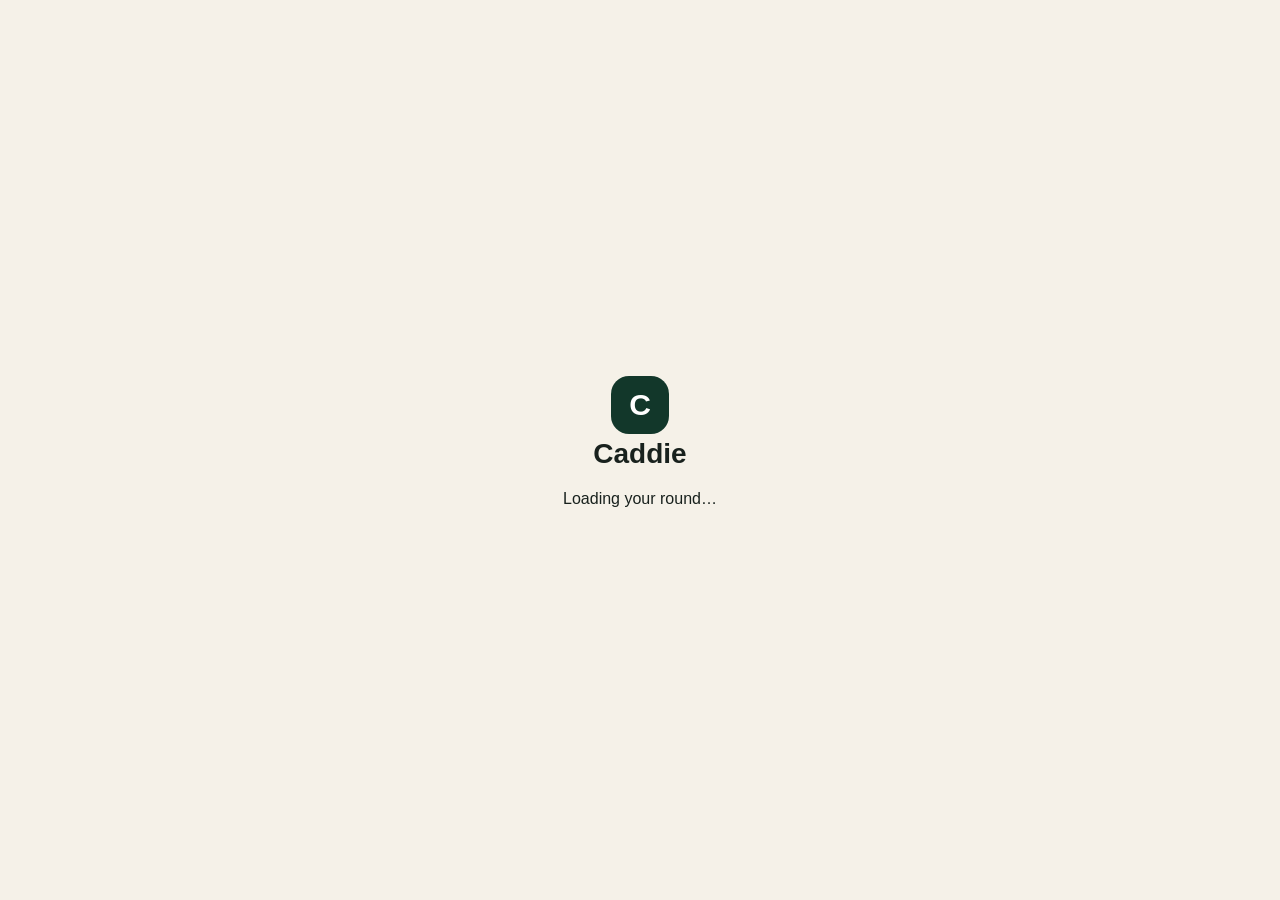
==== index.html @ c0a879e6 "Add files via upload" ====
<!doctype html>
<html lang="en"><head><meta charset="utf-8">
<meta name="viewport" content="width=device-width,initial-scale=1,viewport-fit=cover,user-scalable=no">
<meta name="theme-color" content="#12372a">
<meta name="apple-mobile-web-app-capable" content="yes"><meta name="apple-mobile-web-app-status-bar-style" content="black-translucent">
<meta name="apple-mobile-web-app-title" content="Caddie">
<link rel="apple-touch-icon" href="./icons/icon-192.png"><link rel="manifest" href="./manifest.json">
<link rel="stylesheet" href="./styles.css"><title>Caddie</title></head>
<body><main id="app"><section class="loading"><div class="mark">C</div><h1>Caddie</h1><p>Loading your round…</p></section></main>
<script src="./app.js"></script></body></html>
---- styles.css ----
:root{--green:#12372a;--mint:#cfe8d8;--cream:#f5f1e8;--gold:#c8a45b;--ink:#18211d;--muted:#68736c;--white:#fff}
*{box-sizing:border-box;-webkit-tap-highlight-color:transparent}html,body{margin:0;width:100%;height:100%;overflow:hidden;background:var(--cream);color:var(--ink);font-family:-apple-system,BlinkMacSystemFont,"Segoe UI",sans-serif}
body{padding:env(safe-area-inset-top) 0 env(safe-area-inset-bottom)}button{font:inherit}#app{height:100%;max-width:520px;margin:auto}.screen{height:100%;display:flex;flex-direction:column;padding:16px 16px 10px}
.top{display:flex;justify-content:space-between;align-items:flex-start;gap:12px}.eyebrow{font-size:11px;font-weight:900;letter-spacing:.12em;color:var(--green)}h1{font-size:28px;line-height:1.05;margin:5px 0}h2{font-size:19px;margin:0 0 7px}.pill{background:var(--green);color:#fff;border-radius:999px;padding:8px 12px;font-weight:900;white-space:nowrap}
.card{background:#fff;border-radius:20px;padding:16px;margin-top:12px;box-shadow:0 7px 25px #0000000b}.hero{background:var(--green);color:#fff}.hero .eyebrow,.hero .muted{color:#cfe0d6}.hero p{color:#eef4ef}
.grid{display:grid;grid-template-columns:1fr 1fr;gap:9px}.metric{background:#f5f7f3;border-radius:15px;padding:12px}.hero .metric{background:#ffffff16}.metric b{display:block;font-size:20px}.metric span,.muted{font-size:11px;color:var(--muted)}
.strategy{font-size:17px;line-height:1.35}.danger{border-left:4px solid var(--gold)}.cue{text-align:center;background:var(--mint);font-weight:900}
.clubgrid{display:grid;grid-template-columns:repeat(3,1fr);gap:7px}.club{padding:9px;background:#f4f6f2;border-radius:12px;text-align:center;font-size:12px}.club b{display:block;font-size:15px}
.arp{display:grid;grid-template-columns:repeat(3,1fr);gap:8px;margin-top:12px}.arp button,.nav button{border:0;border-radius:15px;font-weight:900}.arp button{padding:13px;background:#e4e7e1;color:var(--ink)}.arp button.active{background:var(--green);color:#fff}
.nav{margin-top:auto;display:grid;grid-template-columns:54px 1fr 54px;gap:9px;padding-top:10px}.nav button{padding:12px;background:var(--green);color:#fff;font-size:22px}.nav button:disabled{opacity:.25}.count{display:grid;place-items:center;font-size:12px;font-weight:900;text-align:center}
.loading{height:100%;display:grid;place-content:center;text-align:center}.mark{margin:auto;width:58px;height:58px;border-radius:18px;background:var(--green);color:#fff;display:grid;place-items:center;font-size:30px;font-weight:900}
.summaryrow{display:flex;justify-content:space-between;padding:9px 0;border-bottom:1px solid #eee}.summaryrow:last-child{border:0}
@media(max-height:700px){.card{padding:12px;margin-top:8px}h1{font-size:24px}.strategy{font-size:15px}.arp{margin-top:8px}.nav{padding-top:7px}}
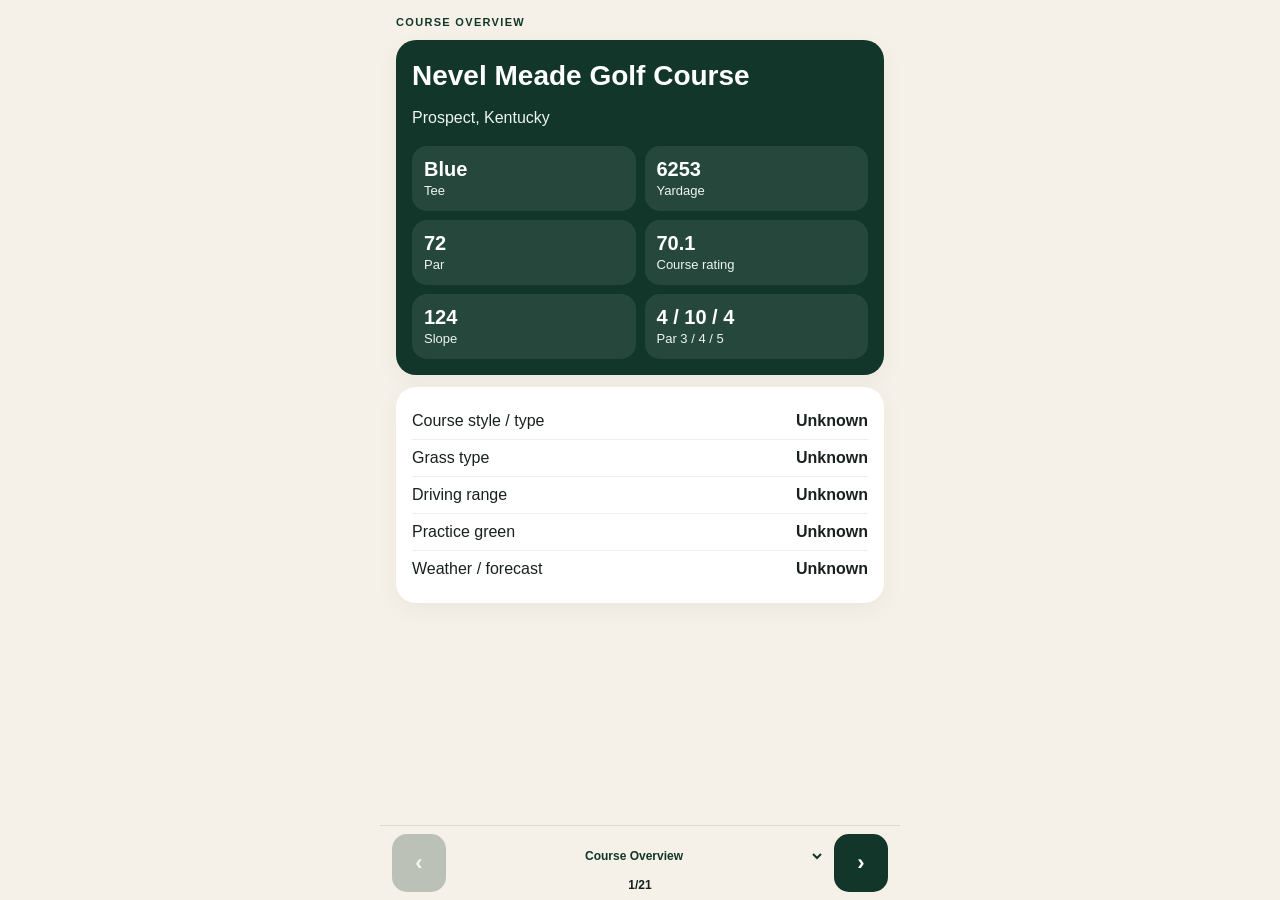
==== commit e90070e6: "Implement V1.1 on-course round tracking and scorecard" ====
--- a/index.html
+++ b/index.html
@@ -1,10 +1,10 @@
 <!doctype html>
 <html lang="en"><head><meta charset="utf-8">
-<meta name="viewport" content="width=device-width,initial-scale=1,viewport-fit=cover,user-scalable=no">
+<meta name="viewport" content="width=device-width,initial-scale=1,viewport-fit=cover">
 <meta name="theme-color" content="#12372a">
 <meta name="apple-mobile-web-app-capable" content="yes"><meta name="apple-mobile-web-app-status-bar-style" content="black-translucent">
 <meta name="apple-mobile-web-app-title" content="Caddie">
 <link rel="apple-touch-icon" href="./icons/icon-192.png"><link rel="manifest" href="./manifest.json">
 <link rel="stylesheet" href="./styles.css"><title>Caddie</title></head>
 <body><main id="app"><section class="loading"><div class="mark">C</div><h1>Caddie</h1><p>Loading your round…</p></section></main>
-<script src="./app.js"></script></body></html>+<script src="./results.js"></script><script src="./app.js"></script></body></html>
--- a/styles.css
+++ b/styles.css
@@ -11,3 +11,6 @@
 .loading{height:100%;display:grid;place-content:center;text-align:center}.mark{margin:auto;width:58px;height:58px;border-radius:18px;background:var(--green);color:#fff;display:grid;place-items:center;font-size:30px;font-weight:900}
 .summaryrow{display:flex;justify-content:space-between;padding:9px 0;border-bottom:1px solid #eee}.summaryrow:last-child{border:0}
 @media(max-height:700px){.card{padding:12px;margin-top:8px}h1{font-size:24px}.strategy{font-size:15px}.arp{margin-top:8px}.nav{padding-top:7px}}
+/* Scroll the content, keeping navigation within reach above the safe area. */
+.screen{padding:0;min-height:0}.content{flex:1;overflow-y:auto;overscroll-behavior-y:contain;padding:16px;-webkit-overflow-scrolling:touch}.nav{flex-shrink:0;margin:0;padding:8px 12px;background:var(--cream);border-top:1px solid #d6dbd3}.nav button{min-height:48px}.count select{width:100%;min-height:44px;border:0;background:transparent;color:var(--green);font:inherit;font-weight:800;text-align:center}p{line-height:1.45}.muted,.metric span{font-size:13px;color:#4e5c53}.strategy{font-size:19px;line-height:1.5}.reference p{margin:8px 0 0}.summaryrow{gap:16px}.summaryrow b{text-align:right}.tracker fieldset{border:0;padding:0;margin:18px 0 10px}.tracker legend,.tracker>label{font-size:16px;font-weight:750;margin-bottom:8px}.choices{display:flex;gap:6px}.choices button{flex:1;min-width:0;min-height:48px;padding:8px 4px;border:1px solid #9baa9d;border-radius:12px;background:#f4f6f2;color:var(--ink);font-weight:700}.choices button.active{background:var(--green);color:white;border-color:var(--green)}.exact{display:flex;align-items:center;gap:6px;margin:10px 0}.exact label{flex:1}.exact button,.secondary{min-height:48px;min-width:44px;border:1px solid #9baa9d;border-radius:10px;background:var(--cream);color:var(--green);font-weight:800}.exact input{width:70px;min-height:48px;border:1px solid #9baa9d;border-radius:8px;font:inherit;text-align:center}.tracker textarea{display:block;width:100%;margin-top:8px;padding:12px;border:1px solid #9baa9d;border-radius:10px;font:inherit;resize:vertical}.tracker #save-status{font-size:13px;min-height:18px;color:var(--green)}.na{padding:12px 0;font-weight:700}.scorecard{overflow-x:auto;overscroll-behavior-x:contain}table{border-collapse:collapse;width:100%;font-size:14px;white-space:nowrap}th,td{padding:10px 8px;border-bottom:1px solid #d6dbd3;text-align:center}th:first-child{position:sticky;left:0;background:white}th button{min-width:44px;min-height:44px;border:0;border-radius:10px;background:var(--green);color:white;font:inherit;font-weight:800}.note-cell{white-space:normal;min-width:160px;max-width:240px;overflow-wrap:anywhere;text-align:left}.secondary{padding:10px 16px;width:100%}.sr-only{position:absolute;width:1px;height:1px;overflow:hidden;clip-path:inset(50%)}button:focus-visible,select:focus-visible,input:focus-visible,textarea:focus-visible{outline:3px solid #a47724;outline-offset:2px}@media(max-height:700px){.strategy{font-size:18px}}
+.hero .metric span{color:#eef4ef}
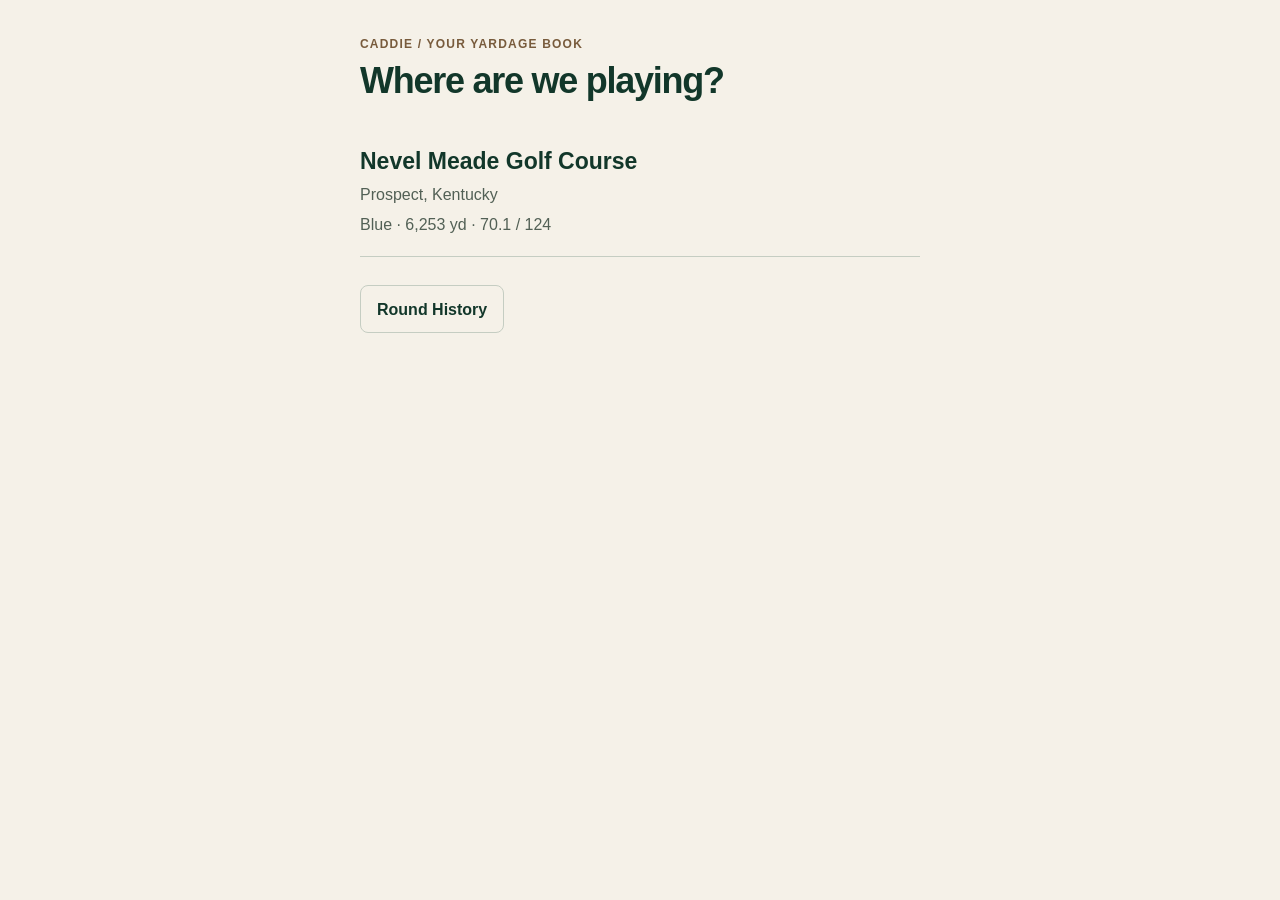
==== commit 83b72f23: "Add V1.3 course library, durable round memory and Ask Caddie" ====
--- a/index.html
+++ b/index.html
@@ -6,5 +6,5 @@
 <meta name="apple-mobile-web-app-title" content="Caddie">
 <link rel="apple-touch-icon" href="./icons/icon-192.png"><link rel="manifest" href="./manifest.json">
 <link rel="stylesheet" href="./styles.css"><title>Caddie</title></head>
-<body><main id="app"><section class="loading"><div class="mark">C</div><h1>Caddie</h1><p>Loading your round…</p></section></main>
-<script src="./results.js"></script><script src="./app.js"></script></body></html>
+<body><main id="app"><section class="loading"><div class="mark">C</div><h1>Caddie</h1><p>Loading your course library…</p></section></main>
+<script src="./results.js"></script><script src="./memory.js"></script><script src="./caddie-context.js"></script><script src="./handoff.js"></script><script src="./app.js"></script></body></html>
--- a/styles.css
+++ b/styles.css
@@ -1,16 +1,687 @@
-:root{--green:#12372a;--mint:#cfe8d8;--cream:#f5f1e8;--gold:#c8a45b;--ink:#18211d;--muted:#68736c;--white:#fff}
-*{box-sizing:border-box;-webkit-tap-highlight-color:transparent}html,body{margin:0;width:100%;height:100%;overflow:hidden;background:var(--cream);color:var(--ink);font-family:-apple-system,BlinkMacSystemFont,"Segoe UI",sans-serif}
-body{padding:env(safe-area-inset-top) 0 env(safe-area-inset-bottom)}button{font:inherit}#app{height:100%;max-width:520px;margin:auto}.screen{height:100%;display:flex;flex-direction:column;padding:16px 16px 10px}
-.top{display:flex;justify-content:space-between;align-items:flex-start;gap:12px}.eyebrow{font-size:11px;font-weight:900;letter-spacing:.12em;color:var(--green)}h1{font-size:28px;line-height:1.05;margin:5px 0}h2{font-size:19px;margin:0 0 7px}.pill{background:var(--green);color:#fff;border-radius:999px;padding:8px 12px;font-weight:900;white-space:nowrap}
-.card{background:#fff;border-radius:20px;padding:16px;margin-top:12px;box-shadow:0 7px 25px #0000000b}.hero{background:var(--green);color:#fff}.hero .eyebrow,.hero .muted{color:#cfe0d6}.hero p{color:#eef4ef}
-.grid{display:grid;grid-template-columns:1fr 1fr;gap:9px}.metric{background:#f5f7f3;border-radius:15px;padding:12px}.hero .metric{background:#ffffff16}.metric b{display:block;font-size:20px}.metric span,.muted{font-size:11px;color:var(--muted)}
-.strategy{font-size:17px;line-height:1.35}.danger{border-left:4px solid var(--gold)}.cue{text-align:center;background:var(--mint);font-weight:900}
-.clubgrid{display:grid;grid-template-columns:repeat(3,1fr);gap:7px}.club{padding:9px;background:#f4f6f2;border-radius:12px;text-align:center;font-size:12px}.club b{display:block;font-size:15px}
-.arp{display:grid;grid-template-columns:repeat(3,1fr);gap:8px;margin-top:12px}.arp button,.nav button{border:0;border-radius:15px;font-weight:900}.arp button{padding:13px;background:#e4e7e1;color:var(--ink)}.arp button.active{background:var(--green);color:#fff}
-.nav{margin-top:auto;display:grid;grid-template-columns:54px 1fr 54px;gap:9px;padding-top:10px}.nav button{padding:12px;background:var(--green);color:#fff;font-size:22px}.nav button:disabled{opacity:.25}.count{display:grid;place-items:center;font-size:12px;font-weight:900;text-align:center}
-.loading{height:100%;display:grid;place-content:center;text-align:center}.mark{margin:auto;width:58px;height:58px;border-radius:18px;background:var(--green);color:#fff;display:grid;place-items:center;font-size:30px;font-weight:900}
-.summaryrow{display:flex;justify-content:space-between;padding:9px 0;border-bottom:1px solid #eee}.summaryrow:last-child{border:0}
-@media(max-height:700px){.card{padding:12px;margin-top:8px}h1{font-size:24px}.strategy{font-size:15px}.arp{margin-top:8px}.nav{padding-top:7px}}
-/* Scroll the content, keeping navigation within reach above the safe area. */
-.screen{padding:0;min-height:0}.content{flex:1;overflow-y:auto;overscroll-behavior-y:contain;padding:16px;-webkit-overflow-scrolling:touch}.nav{flex-shrink:0;margin:0;padding:8px 12px;background:var(--cream);border-top:1px solid #d6dbd3}.nav button{min-height:48px}.count select{width:100%;min-height:44px;border:0;background:transparent;color:var(--green);font:inherit;font-weight:800;text-align:center}p{line-height:1.45}.muted,.metric span{font-size:13px;color:#4e5c53}.strategy{font-size:19px;line-height:1.5}.reference p{margin:8px 0 0}.summaryrow{gap:16px}.summaryrow b{text-align:right}.tracker fieldset{border:0;padding:0;margin:18px 0 10px}.tracker legend,.tracker>label{font-size:16px;font-weight:750;margin-bottom:8px}.choices{display:flex;gap:6px}.choices button{flex:1;min-width:0;min-height:48px;padding:8px 4px;border:1px solid #9baa9d;border-radius:12px;background:#f4f6f2;color:var(--ink);font-weight:700}.choices button.active{background:var(--green);color:white;border-color:var(--green)}.exact{display:flex;align-items:center;gap:6px;margin:10px 0}.exact label{flex:1}.exact button,.secondary{min-height:48px;min-width:44px;border:1px solid #9baa9d;border-radius:10px;background:var(--cream);color:var(--green);font-weight:800}.exact input{width:70px;min-height:48px;border:1px solid #9baa9d;border-radius:8px;font:inherit;text-align:center}.tracker textarea{display:block;width:100%;margin-top:8px;padding:12px;border:1px solid #9baa9d;border-radius:10px;font:inherit;resize:vertical}.tracker #save-status{font-size:13px;min-height:18px;color:var(--green)}.na{padding:12px 0;font-weight:700}.scorecard{overflow-x:auto;overscroll-behavior-x:contain}table{border-collapse:collapse;width:100%;font-size:14px;white-space:nowrap}th,td{padding:10px 8px;border-bottom:1px solid #d6dbd3;text-align:center}th:first-child{position:sticky;left:0;background:white}th button{min-width:44px;min-height:44px;border:0;border-radius:10px;background:var(--green);color:white;font:inherit;font-weight:800}.note-cell{white-space:normal;min-width:160px;max-width:240px;overflow-wrap:anywhere;text-align:left}.secondary{padding:10px 16px;width:100%}.sr-only{position:absolute;width:1px;height:1px;overflow:hidden;clip-path:inset(50%)}button:focus-visible,select:focus-visible,input:focus-visible,textarea:focus-visible{outline:3px solid #a47724;outline-offset:2px}@media(max-height:700px){.strategy{font-size:18px}}
-.hero .metric span{color:#eef4ef}
+/* Pocket Caddie: open typography, restrained surfaces, outdoor contrast. */
+:root {
+  --cream:#f5f1e8;
+  --green:#12372a;
+  --ink:#182b22;
+  --muted:#526055;
+  --earth:#785b3c;
+  --line:#c5cdc2;
+  --selected:#dfe8dd;
+  --paper:#fffdf8
+}
+* {
+  box-sizing:border-box;
+  -webkit-tap-highlight-color:transparent
+}
+html,body {
+  margin:0;
+  width:100%;
+  height:100%;
+  overflow:hidden;
+  background:var(--cream);
+  color:var(--ink);
+  font-family:-apple-system,BlinkMacSystemFont,"Segoe UI",sans-serif;
+  font-size:16px;
+  line-height:1.45;
+  font-variant-numeric:tabular-nums
+}
+body {
+  height:100dvh;
+  padding:env(safe-area-inset-top,0px) env(safe-area-inset-right,0px) env(safe-area-inset-bottom,0px) env(safe-area-inset-left,0px)
+}
+#app {
+  height:100%;
+  max-width:640px;
+  margin:auto
+}
+.screen {
+  height:100%;
+  min-height:0;
+  display:flex;
+  flex-direction:column
+}
+.content {
+  flex:1;
+  min-height:0;
+  overflow-y:auto;
+  overscroll-behavior-y:contain;
+  padding:26px 24px 28px;
+  -webkit-overflow-scrolling:touch
+}
+h1,h2,p {
+  margin:0
+}
+h1 {
+  font-size:36px;
+  line-height:1.1;
+  letter-spacing:-.035em;
+  font-weight:750;
+  margin-top:8px;
+  color:var(--green)
+}
+h2 {
+  font-size:19px;
+  line-height:1.25;
+  font-weight:750
+}
+p {
+  line-height:1.5
+}
+.eyebrow {
+  font-size:12px;
+  line-height:1.4;
+  font-weight:750;
+  letter-spacing:.1em;
+  color:var(--earth)
+}
+.muted {
+  color:var(--muted);
+  font-size:13px
+}
+.strategy {
+  font-size:21px;
+  line-height:1.5;
+  letter-spacing:-.015em
+}
+button,input,textarea,select {
+  font:inherit;
+  color:inherit
+}
+button {
+  cursor:pointer;
+  touch-action:manipulation;
+  min-height:48px;
+  border:1px solid var(--line);
+  border-radius:8px;
+  background:transparent;
+  font-weight:700
+}
+button:active {
+  background:var(--selected)
+}
+button:disabled {
+  opacity:.38;
+  cursor:default
+}
+button:focus-visible,select:focus-visible,input:focus-visible,textarea:focus-visible,.scorecard:focus-visible {
+  outline:3px solid var(--earth);
+  outline-offset:2px
+}
+.primary {
+  background:var(--green);
+  border-color:var(--green);
+  color:var(--paper);
+  padding:12px 16px
+}
+.primary:active {
+  background:#24513e
+}
+.secondary {
+  padding:10px 16px;
+  color:var(--green)
+}
+/* Opening course briefing: one headline, then quiet factual rows. */
+.course-heading {
+  margin:18px 0 26px
+}
+.course-heading h1 {
+  font-size:42px;
+  max-width:13ch
+}
+.location {
+  margin-top:12px;
+  color:var(--muted);
+  font-size:17px
+}
+.course-primary,.course-secondary {
+  display:flex;
+  gap:28px
+}
+.metric b {
+  display:block;
+  font-size:28px;
+  line-height:1.15;
+  color:var(--green);
+  font-weight:750
+}
+.metric span {
+  display:block;
+  font-size:13px;
+  color:var(--muted);
+  margin-top:5px
+}
+.course-secondary {
+  margin-top:24px;
+  padding-bottom:26px;
+  border-bottom:1px solid var(--line)
+}
+.course-secondary .metric b {
+  font-size:19px
+}
+.course-facts {
+  margin-top:18px
+}
+.course-facts .summaryrow {
+  display:grid;
+  grid-template-columns:112px 1fr;
+  gap:18px;
+  padding:11px 0
+}
+.course-facts .summaryrow span {
+  font-size:13px;
+  color:var(--muted)
+}
+.course-facts .summaryrow b {
+  font-size:16px;
+  font-weight:550
+}
+.course-facts .summaryrow:last-child {
+  margin-top:14px;
+  padding-top:20px;
+  border-top:1px solid var(--line)
+}
+/* The pre-round conversation and reference distances. */
+.mission {
+  margin:30px 0
+}
+.mission h2 {
+  font-size:13px;
+  color:var(--earth);
+  letter-spacing:.07em;
+  text-transform:uppercase;
+  margin-bottom:10px
+}
+.mission .strategy {
+  font-size:26px;
+  line-height:1.4;
+  font-weight:600;
+  color:var(--green)
+}
+.briefing section {
+  margin-top:26px
+}
+.briefing p {
+  margin-top:8px;
+  font-size:17px
+}
+.club-distances {
+  margin-top:32px;
+  padding-top:22px;
+  border-top:1px solid var(--line)
+}
+.clubgrid {
+  display:grid;
+  grid-template-columns:repeat(2,minmax(0,1fr));
+  column-gap:24px;
+  margin-top:12px
+}
+.club {
+  display:flex;
+  justify-content:space-between;
+  gap:6px;
+  padding:9px 0;
+  font-size:15px
+}
+.club b {
+  font-weight:600
+}
+.club span {
+  color:var(--muted);
+  white-space:nowrap
+}
+/* Club, target, and caddie speech are the primary on-course surface. */
+.hole-heading {
+  display:flex;
+  align-items:flex-end;
+  justify-content:space-between;
+  gap:12px;
+  padding-bottom:24px
+}
+.hole-heading h1 {
+  font-size:34px
+}
+.hole-distance {
+  text-align:right;
+  flex-shrink:0
+}
+.hole-distance b {
+  display:block;
+  font-size:34px;
+  line-height:1.1;
+  letter-spacing:-.03em;
+  color:var(--green)
+}
+.hole-distance small {
+  font-size:14px;
+  font-weight:500;
+  letter-spacing:0
+}
+.hole-distance span {
+  display:block;
+  margin-top:7px;
+  font-size:13px;
+  color:var(--muted)
+}
+.recommendation {
+  padding:20px 0 26px
+}
+.recommended-club {
+  font-size:46px;
+  line-height:1.05;
+  letter-spacing:-.04em;
+  color:var(--green);
+  text-transform:uppercase;
+  overflow-wrap:anywhere
+}
+.target {
+  font-size:22px;
+  font-weight:600;
+  margin-top:8px;
+  color:var(--earth)
+}
+.recommendation .strategy {
+  margin-top:20px
+}
+.reference {
+  margin:22px 0 0
+}
+.reference>div {
+  display:grid;
+  grid-template-columns:58px 1fr;
+  gap:12px;
+  margin-top:9px
+}
+.reference dt {
+  font-size:12px;
+  text-transform:uppercase;
+  font-weight:750;
+  letter-spacing:.06em;
+  color:var(--earth);
+  padding-top:3px
+}
+.reference dd {
+  margin:0;
+  font-size:16px
+}
+/* Result entry stays compact, with full-size touch targets. */
+.tracker {
+  border-top:1px solid var(--line);
+  padding-top:20px
+}
+.tracker h2 {
+  font-size:18px;
+  margin-bottom:14px
+}
+.tracker fieldset {
+  border:0;
+  padding:0;
+  margin:12px 0 0;
+  min-width:0
+}
+.tracker legend,.tracker>label {
+  font-size:14px;
+  font-weight:650;
+  margin-bottom:5px;
+  padding:0
+}
+.choices {
+  display:flex;
+  gap:4px;
+  background:#e7e9e0;
+  border-radius:9px;
+  padding:3px
+}
+.choices button {
+  flex:1;
+  min-width:0;
+  padding:7px 3px;
+  border-color:transparent;
+  border-radius:6px;
+  font-size:16px
+}
+.choices button.active {
+  background:var(--green);
+  color:var(--paper)
+}
+.choices button:active {
+  background:var(--selected);
+  color:var(--green)
+}
+.tracker fieldset:first-of-type .choices button {
+  font-size:21px;
+  font-weight:750
+}
+.exact {
+  display:flex;
+  align-items:center;
+  gap:6px;
+  margin-top:7px
+}
+.exact label {
+  flex:1;
+  font-size:13px
+}
+.exact button {
+  min-width:44px
+}
+.exact input {
+  width:64px;
+  min-height:48px;
+  border:1px solid var(--line);
+  border-radius:6px;
+  background:var(--paper);
+  text-align:center
+}
+.tracker>label {
+  display:block;
+  margin-top:14px
+}
+.tracker textarea,#copy-fallback textarea {
+  display:block;
+  width:100%;
+  padding:10px;
+  border:1px solid var(--line);
+  border-radius:6px;
+  background:var(--paper);
+  font-size:16px;
+  resize:vertical
+}
+.tracker #save-status {
+  font-size:12px;
+  color:var(--muted);
+  margin-top:8px;
+  min-height:18px
+}
+.na {
+  font-size:14px;
+  color:var(--muted);
+  margin-top:14px
+}
+/* One persistent navigation row;
+the select keeps browsing distinct from play. */
+.nav {
+  flex-shrink:0;
+  display:grid;
+  grid-template-columns:48px minmax(0,1fr) 48px;
+  gap:6px;
+  align-items:center;
+  padding:7px 16px;
+  background:var(--cream);
+  border-top:1px solid var(--line)
+}
+.nav-hole {
+  grid-template-columns:48px minmax(0,1fr) 76px 48px
+}
+.nav button {
+  font-size:30px;
+  color:var(--green);
+  border:0;
+  background:transparent;
+  padding:0
+}
+.nav button:active {
+  background:var(--selected)
+}
+.nav #next {
+  background:var(--green);
+  color:var(--paper)
+}
+.nav #open-summary {
+  font-size:14px;
+  border:1px solid var(--line);
+  padding:0 5px
+}
+.count {
+  min-width:0;
+  display:flex;
+  flex-direction:column;
+  align-items:center
+}
+.count select {
+  width:100%;
+  min-height:44px;
+  border:0;
+  background:transparent;
+  font-size:14px;
+  font-weight:700;
+  color:var(--green);
+  text-align:center;
+  padding:0 2px
+}
+.active-context {
+  font-size:11px;
+  line-height:14px;
+  color:var(--muted);
+  margin-top:-5px;
+  white-space:nowrap
+}
+/* Scorecard and debrief: totals first, supporting metrics together. */
+.screen-summary h1+p {
+  margin-top:12px;
+  color:var(--muted)
+}
+.round-totals {
+  margin-top:26px
+}
+.totals {
+  display:grid;
+  grid-template-columns:1fr 1fr;
+  gap:22px 20px;
+  margin-top:12px
+}
+.totals .metric:nth-child(-n+2) b {
+  font-size:64px;
+  line-height:1;
+  letter-spacing:-.045em
+}
+.totals .metric:nth-child(n+3) b {
+  font-size:22px
+}
+.summary-actions {
+  display:grid;
+  gap:8px;
+  margin-top:24px
+}
+.summary-actions #copy-status:empty {
+  display:none
+}
+#copy-status {
+  font-size:14px;
+  color:var(--green)
+}
+#copy-fallback {
+  margin-top:8px
+}
+#copy-fallback textarea {
+  margin:8px 0
+}
+#copy-fallback p {
+  font-size:14px;
+  margin-top:8px
+}
+#select-report {
+  width:100%
+}
+.round-stats {
+  display:grid;
+  grid-template-columns:1fr 1fr;
+  gap:20px 16px;
+  margin-top:28px;
+  padding:24px 0;
+  border-top:1px solid var(--line);
+  border-bottom:1px solid var(--line)
+}
+.stat .summaryrow {
+  display:flex;
+  flex-direction:column-reverse;
+  gap:4px
+}
+.stat .summaryrow b {
+  font-size:25px;
+  color:var(--green);
+  line-height:1.2
+}
+.stat .summaryrow span {
+  font-size:14px;
+  font-weight:600
+}
+.stat .muted {
+  font-size:12px;
+  margin-top:4px
+}
+.scorecard-section {
+  margin-top:28px
+}
+.scorecard-section>p {
+  font-size:14px;
+  color:var(--muted);
+  margin:8px 0 14px
+}
+.scorecard {
+  overflow-x:auto;
+  overscroll-behavior-x:contain
+}
+table {
+  border-collapse:collapse;
+  width:100%;
+  font-size:14px;
+  white-space:nowrap
+}
+th,td {
+  padding:8px 7px;
+  border-bottom:1px solid var(--line);
+  text-align:center
+}
+thead th {
+  font-size:12px;
+  color:var(--muted);
+  font-weight:650
+}
+th:first-child {
+  position:sticky;
+  left:0;
+  background:var(--cream)
+}
+th button {
+  min-width:44px;
+  min-height:44px;
+  border:0;
+  color:var(--green);
+  text-decoration:underline;
+  text-underline-offset:4px
+}
+.note-cell {
+  white-space:normal;
+  min-width:160px;
+  max-width:240px;
+  overflow-wrap:anywhere;
+  text-align:left
+}
+.new-round-section {
+  margin-top:30px
+}
+.new-round-section p {
+  margin-top:8px
+}
+.new-round-section button {
+  width:100%
+}
+.sr-only {
+  position:absolute;
+  width:1px;
+  height:1px;
+  overflow:hidden;
+  clip-path:inset(50%)
+}
+.loading {
+  height:100%;
+  display:grid;
+  place-content:center;
+  text-align:center;
+  padding:24px
+}
+.mark {
+  margin:auto;
+  color:var(--green);
+  font-size:50px;
+  font-weight:800
+}
+@media(max-width:360px) {
+  .content {
+    padding:22px 18px
+  }
+  .course-heading h1 {
+    font-size:36px
+  }
+  .course-primary,.course-secondary {
+    gap:22px
+  }
+  .course-facts .summaryrow {
+    grid-template-columns:96px 1fr;
+    gap:12px
+  }
+  .hole-heading h1,.hole-distance b {
+    font-size:30px
+  }
+  .hole-heading .eyebrow {
+    font-size:10px
+  }
+  .recommended-club {
+    font-size:40px
+  }
+  .nav {
+    padding-inline:8px;
+    gap:3px
+  }
+  .nav-hole {
+    grid-template-columns:44px minmax(0,1fr) 72px 44px
+  }
+  .count select {
+    font-size:13px
+  }
+}
+@media(min-width:600px) {
+  .content {
+    padding:36px 40px
+  }
+  .course-heading h1 {
+    font-size:48px
+  }
+  .recommendation .strategy {
+    font-size:24px
+  }
+  .nav {
+    padding-inline:32px
+  }
+}
+/* Local course library, durable rounds and the Caddie intelligence control. */
+.text-control { border:0; padding:0; color:var(--green); font-size:14px; margin-bottom:10px; }
+.library-list { margin:28px 0; }
+.course-choice { display:block; width:100%; text-align:left; border:0; border-bottom:1px solid var(--line); border-radius:0; padding:20px 0; }
+.course-choice strong { display:block; font-size:23px; line-height:1.2; color:var(--green); }
+.course-choice span { display:block; margin-top:7px; font-weight:400; color:var(--muted); }
+.course-choice .history-score { color:var(--green); font-size:26px; font-weight:650; }
+.library-resume,.flow-action { width:100%; margin-top:24px; }
+.intro { margin-top:16px; }
+.start-actions { display:grid; gap:12px; margin-top:28px; }
+.storage-warning { color:var(--earth); border-left:3px solid var(--earth); padding-left:12px; margin:8px 0 18px; font-size:14px; }
+.result-heading { display:flex; gap:8px; align-items:center; justify-content:space-between; }
+.result-heading h2 { margin:0; }
+.ask-control { display:flex; align-items:center; gap:6px; border:0; padding:0 3px; font-size:12px; letter-spacing:.035em; color:var(--green); white-space:nowrap; }
+.intelligence-mark { width:30px; height:30px; flex-shrink:0; color:var(--green); }
+#ask-sheet { background:var(--cream); color:var(--ink); border:0; border-radius:18px 18px 0 0; width:min(100%,540px); max-height:calc(100dvh - env(safe-area-inset-top,0px) - 16px); margin:auto auto 0; padding:24px max(20px,env(safe-area-inset-right,0px)) max(24px,env(safe-area-inset-bottom,0px)) max(20px,env(safe-area-inset-left,0px)); overflow-y:auto; overscroll-behavior:contain; }
+#ask-sheet::backdrop { background:rgb(18 55 42 / .4); }
+.sheet-heading { display:flex; align-items:center; gap:8px; margin-bottom:16px; }
+.sheet-heading h2 { flex:1; font-size:16px; }
+#close-ask { min-width:44px; font-size:25px; border:0; }
+#ask-sheet p { margin:12px 0; }
+.sheet-actions { display:grid; gap:8px; margin-top:20px; }
+.sheet-actions button { font-size:13px; }
+#ask-status { font-weight:650; color:var(--green); }
+#ask-status:empty { display:none; }
+#open-chatgpt { color:var(--green); font-weight:700; min-height:44px; padding:10px 0; }
+#open-chatgpt:not([hidden]) { display:block; }
+#ask-fallback textarea { width:100%; display:block; background:var(--paper); font:inherit; font-size:16px; padding:10px; margin:8px 0; }
+#ask-fallback button { width:100%; margin-top:8px; }
+.new-round-section #complete-round { margin-bottom:8px; }
+.new-round-section #new-round { margin-top:16px; }
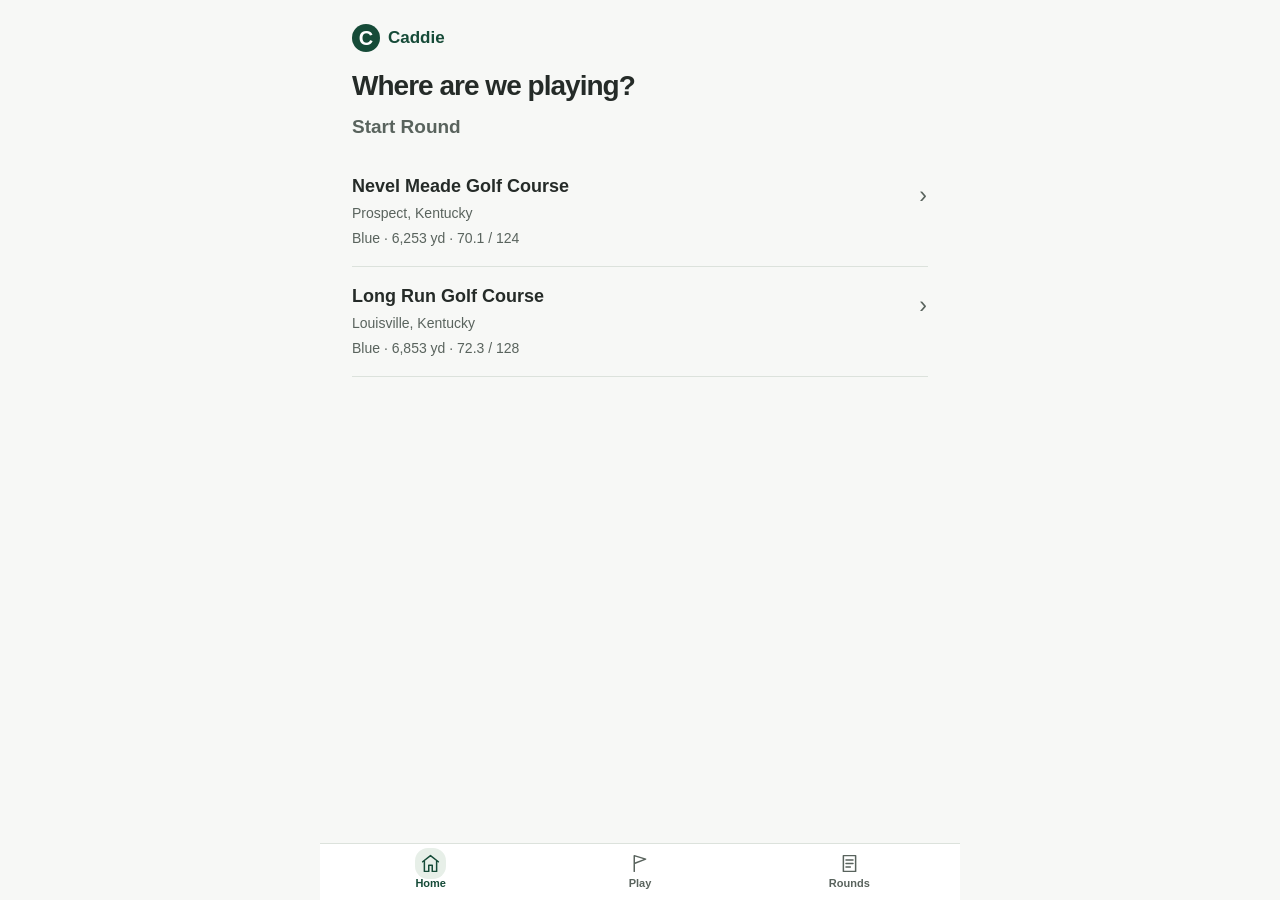
==== commit f74da2a5: "Add Long Run scorecard and compact iOS round experience" ====
--- a/index.html
+++ b/index.html
@@ -7,4 +7,4 @@
 <link rel="apple-touch-icon" href="./icons/icon-192.png"><link rel="manifest" href="./manifest.json">
 <link rel="stylesheet" href="./styles.css"><title>Caddie</title></head>
 <body><main id="app"><section class="loading"><div class="mark">C</div><h1>Caddie</h1><p>Loading your course library…</p></section></main>
-<script src="./results.js"></script><script src="./memory.js"></script><script src="./caddie-context.js"></script><script src="./handoff.js"></script><script src="./app.js"></script></body></html>
+<script src="./results.js"></script><script src="./strategy.js"></script><script src="./hole-layout.js"></script><script src="./memory.js"></script><script src="./caddie-context.js"></script><script src="./external-coach.js"></script><script src="./handoff.js"></script><script src="./app.js"></script></body></html>
--- a/styles.css
+++ b/styles.css
@@ -1,13 +1,17 @@
-/* Pocket Caddie: open typography, restrained surfaces, outdoor contrast. */
+/* Caddie V1.5 — compact iOS-style surfaces, no remote assets or UI framework. */
 :root {
-  --cream:#f5f1e8;
-  --green:#12372a;
-  --ink:#182b22;
-  --muted:#526055;
-  --earth:#785b3c;
-  --line:#c5cdc2;
-  --selected:#dfe8dd;
-  --paper:#fffdf8
+  --cream:#f7f8f6;
+  --paper:#ffffff;
+  --ink:#252b28;
+  --muted:#59635d;
+  --green:#164b38;
+  --earth:#785d44;
+  --line:#dce2dc;
+  --selected:#e7efe8;
+  --fairway:#a7c3a2;
+  --putting:#426d50;
+  --sand:#dcccaa;
+  --water:#a5c4d4
 }
 * {
   box-sizing:border-box;
@@ -26,8 +30,10 @@
   font-variant-numeric:tabular-nums
 }
 body {
+  position:fixed;
+  inset:0;
   height:100dvh;
-  padding:env(safe-area-inset-top,0px) env(safe-area-inset-right,0px) env(safe-area-inset-bottom,0px) env(safe-area-inset-left,0px)
+  padding:env(safe-area-inset-top,0px) env(safe-area-inset-right,0px) 0 env(safe-area-inset-left,0px)
 }
 #app {
   height:100%;
@@ -45,126 +51,485 @@
   min-height:0;
   overflow-y:auto;
   overscroll-behavior-y:contain;
-  padding:26px 24px 28px;
+  padding:18px 22px 24px;
   -webkit-overflow-scrolling:touch
 }
-h1,h2,p {
+h1,h2,h3,p {
   margin:0
 }
 h1 {
-  font-size:36px;
+  font-size:28px;
+  line-height:1.12;
+  letter-spacing:-.035em;
+  font-weight:750;
+  margin-top:8px
+}
+h2 {
+  font-size:19px;
+  line-height:1.25;
+  font-weight:700
+}
+h3 {
+  font-size:13px;
+  font-weight:650
+}
+p {
+  line-height:1.5
+}
+.eyebrow {
+  font-size:11px;
+  font-weight:700;
+  letter-spacing:.08em;
+  color:var(--muted)
+}
+.muted {
+  color:var(--muted);
+  font-size:13px
+}
+.intro {
+  margin-top:14px;
+  color:var(--muted)
+}
+.strategy {
+  font-size:17px;
+  line-height:1.5
+}
+.na {
+  font-size:14px;
+  color:var(--muted);
+  margin-top:14px
+}
+button,input,textarea,select {
+  font:inherit;
+  color:inherit
+}
+button {
+  cursor:pointer;
+  touch-action:manipulation;
+  min-height:44px;
+  border:1px solid var(--line);
+  border-radius:12px;
+  background:transparent;
+  font-weight:650
+}
+button:active {
+  background:var(--selected)
+}
+button:disabled {
+  opacity:.42;
+  cursor:default
+}
+button:focus-visible,input:focus-visible,textarea:focus-visible,.scorecard:focus-visible {
+  outline:3px solid var(--earth);
+  outline-offset:2px
+}
+.primary {
+  background:var(--green);
+  border-color:var(--green);
+  color:#fff;
+  padding:12px 16px
+}
+.primary:active {
+  background:#226347
+}
+.secondary {
+  background:var(--paper);
+  padding:10px 16px;
+  color:var(--green)
+}
+.destructive {
+  color:#9b3430;
+  border:0;
+  padding:10px 12px;
+  background:transparent
+}
+.text-control {
+  border:0;
+  padding:0 6px;
+  color:var(--green);
+  font-size:14px;
+  margin-bottom:10px
+}
+.brand {
+  display:flex;
+  align-items:center;
+  gap:8px;
+  color:var(--green);
+  font-size:17px;
+  font-weight:750;
+  margin-bottom:18px
+}
+.brand-mark {
+  display:grid;
+  place-items:center;
+  width:28px;
+  height:28px;
+  border-radius:50%;
+  background:var(--green);
+  color:#fff;
+  font-size:20px
+}
+.library-list {
+  margin:18px 0
+}
+.library-resume,.flow-action {
+  width:100%;
+  margin-top:20px
+}
+.course-choice {
+  position:relative;
+  display:block;
+  width:100%;
+  text-align:left;
+  border:0;
+  border-bottom:1px solid var(--line);
+  border-radius:0;
+  padding:18px 22px 18px 0;
+  background:transparent
+}
+.course-choice:disabled {
+  opacity:1;
+  cursor:default;
+}
+.course-choice:disabled strong {
+  color:var(--muted);
+}
+.course-choice:disabled::after {
+  content:"—";
+}
+.course-choice::after {
+  content:'›';
+  position:absolute;
+  right:1px;
+  top:22px;
+  font-size:23px;
+  color:var(--muted);
+  font-weight:400
+}
+.course-choice strong {
+  display:block;
+  font-size:18px;
+  line-height:1.25;
+  color:var(--ink)
+}
+.course-choice span {
+  display:block;
+  margin-top:5px;
+  font-size:14px;
+  font-weight:400;
+  color:var(--muted)
+}
+.course-choice .history-score {
+  font-size:25px;
+  font-weight:700;
+  color:var(--ink)
+}
+.start-actions {
+  display:grid;
+  gap:12px;
+  margin-top:24px
+}
+.tee-warning {
+  font-size:12px!important;
+  color:var(--earth)!important
+}
+.storage-warning {
+  color:var(--earth);
+  border-left:3px solid var(--earth);
+  padding-left:12px;
+  margin:8px 0 18px;
+  font-size:14px
+}
+.app-tabs {
+  flex-shrink:0;
+  display:grid;
+  grid-template-columns:repeat(3,1fr);
+  gap:12px;
+  padding:4px 12px max(4px,env(safe-area-inset-bottom,0px));
+  border-top:1px solid var(--line);
+  background:var(--paper)
+}
+.app-tabs button {
+  display:flex;
+  flex-direction:column;
+  align-items:center;
+  justify-content:center;
+  gap:2px;
+  min-height:48px;
+  border:0;
+  color:var(--muted);
+  font-size:11px
+}
+.app-tabs button[aria-current] {
+  color:var(--green)
+}
+.app-tabs button[aria-current] svg {
+  background:var(--selected);
+  border-radius:8px;
+  box-shadow:0 0 0 5px var(--selected)
+}
+.app-tabs svg {
+  width:21px;
+  height:21px;
+  fill:none;
+  stroke:currentColor;
+  stroke-width:1.7;
+  stroke-linecap:round;
+  stroke-linejoin:round
+}
+.round-toolbar {
+  display:flex;
+  align-items:center;
+  gap:8px;
+  margin-bottom:8px
+}
+.round-toolbar .active-context {
+  flex:1;
+  color:var(--muted);
+  font-size:12px
+}
+.round-toolbar button {
+  margin:0;
+  padding:0 10px;
+  min-width:44px;
+  color:var(--ink)
+}
+.screen-summary #open-summary {
+  display:none
+}
+.hole-nav {
+  display:grid;
+  grid-template-columns:44px minmax(94px,1fr) 44px auto;
+  gap:4px;
+  align-items:center;
+  margin-bottom:20px
+}
+.hole-nav h1 {
+  margin:0;
+  font-size:24px;
+  min-width:0
+}
+.hole-nav button {
+  border:0;
+  min-width:44px;
+  min-height:44px;
+  color:var(--ink);
+  font-size:26px;
+  padding:0
+}
+.hole-nav #jump {
+  display:flex;
+  align-items:center;
+  gap:4px;
+  font-size:24px;
+  letter-spacing:-.035em;
+  white-space:nowrap;
+  width:100%;
+  text-align:left
+}
+.hole-nav #jump svg {
+  width:15px;
+  height:15px;
+  fill:none;
+  stroke:var(--muted);
+  stroke-width:1.7;
+  flex-shrink:0
+}
+.hole-distance {
+  margin-left:9px;
+  text-align:right
+}
+.hole-distance b {
+  display:block;
+  font-size:24px;
+  line-height:1.1;
+  letter-spacing:-.03em
+}
+.hole-distance small {
+  font-size:12px;
+  font-weight:500
+}
+.hole-distance span {
+  display:block;
+  color:var(--muted);
+  font-size:11px;
+  margin-top:4px
+}
+.recommendation {
+  padding:0 0 16px;
+  border:0;
+  border-radius:0;
+  background:transparent;
+  box-shadow:none
+}
+.recommendation>.eyebrow {
+  display:none
+}
+.recommended-club {
+  font-size:32px;
   line-height:1.1;
   letter-spacing:-.035em;
   font-weight:750;
-  margin-top:8px;
+  color:var(--ink)
+}
+.target {
+  font-size:20px;
+  font-weight:550;
+  color:var(--green);
+  line-height:1.25;
+  margin-top:5px
+}
+.target-label {
+  display:none
+}
+.recommendation .strategy {
+  font-size:16px;
+  line-height:1.55;
+  margin-top:14px;
+  max-width:54ch
+}
+.layout-unavailable {
+  display:flex;
+  align-items:center;
+  gap:7px;
+  font-size:12px;
+  color:var(--muted);
+  padding:10px 0;
+  border-top:1px solid var(--line);
+  border-bottom:1px solid var(--line)
+}
+.layout-unavailable span {
+  font-size:20px;
+  line-height:1
+}
+.hole-layout {
+  margin:0;
+  padding:8px 0
+}
+.hole-layout svg {
+  display:block;
+  width:100%;
+  height:clamp(140px,24dvh,220px);
+  background:#eff3ed;
+  border-radius:8px
+}
+.hole-layout figcaption {
+  font-size:10px;
+  color:var(--muted);
+  margin-top:3px
+}
+.layout-fairway {
+  fill:var(--fairway)
+}
+.layout-green,.layout-trees {
+  fill:var(--putting)
+}
+.layout-bunker {
+  fill:var(--sand)
+}
+.layout-water {
+  fill:var(--water)
+}
+.layout-tee {
+  fill:var(--green);
+  stroke:#fff;
+  stroke-width:.7
+}
+.layout-target {
+  fill:transparent;
+  stroke:#8b5c26;
+  stroke-width:1;
+  stroke-dasharray:1.5 1
+}
+.hole-actions {
+  display:grid;
+  gap:10px;
+  margin-top:14px
+}
+.hole-actions .ask-control {
+  display:flex;
+  align-items:center;
+  gap:10px;
+  border:0;
+  border-radius:14px;
+  background:var(--selected);
+  padding:10px 12px;
+  min-height:62px;
+  text-align:left;
   color:var(--green)
 }
-h2 {
-  font-size:19px;
-  line-height:1.25;
-  font-weight:750
-}
-p {
-  line-height:1.5
-}
-.eyebrow {
+.ask-control strong {
+  display:block;
+  font-size:16px
+}
+.ask-control small {
+  display:block;
+  margin-top:2px;
+  color:var(--muted);
   font-size:12px;
-  line-height:1.4;
-  font-weight:750;
-  letter-spacing:.1em;
-  color:var(--earth)
-}
-.muted {
-  color:var(--muted);
-  font-size:13px
-}
-.strategy {
-  font-size:21px;
-  line-height:1.5;
-  letter-spacing:-.015em
-}
-button,input,textarea,select {
-  font:inherit;
-  color:inherit
-}
-button {
-  cursor:pointer;
-  touch-action:manipulation;
-  min-height:48px;
-  border:1px solid var(--line);
-  border-radius:8px;
-  background:transparent;
-  font-weight:700
-}
-button:active {
-  background:var(--selected)
-}
-button:disabled {
-  opacity:.38;
-  cursor:default
-}
-button:focus-visible,select:focus-visible,input:focus-visible,textarea:focus-visible,.scorecard:focus-visible {
-  outline:3px solid var(--earth);
-  outline-offset:2px
-}
-.primary {
-  background:var(--green);
-  border-color:var(--green);
-  color:var(--paper);
-  padding:12px 16px
-}
-.primary:active {
-  background:#24513e
-}
-.secondary {
-  padding:10px 16px;
+  font-weight:400
+}
+.intelligence-mark {
+  width:32px;
+  height:32px;
+  flex-shrink:0;
   color:var(--green)
 }
-/* Opening course briefing: one headline, then quiet factual rows. */
+.ask-arrow {
+  margin-left:auto;
+  font-size:24px;
+  font-weight:400
+}
+.hole-actions #record-score {
+  min-height:48px
+}
 .course-heading {
-  margin:18px 0 26px
+  margin:16px 0 20px
 }
 .course-heading h1 {
-  font-size:42px;
-  max-width:13ch
+  font-size:30px;
+  max-width:17ch
 }
 .location {
-  margin-top:12px;
-  color:var(--muted);
-  font-size:17px
+  margin-top:10px;
+  color:var(--muted)
 }
 .course-primary,.course-secondary {
   display:flex;
-  gap:28px
+  gap:26px;
+  flex-wrap:wrap
 }
 .metric b {
   display:block;
   font-size:28px;
   line-height:1.15;
-  color:var(--green);
-  font-weight:750
+  font-weight:750;
+  overflow-wrap:anywhere
 }
 .metric span {
   display:block;
-  font-size:13px;
+  font-size:12px;
   color:var(--muted);
   margin-top:5px
 }
 .course-secondary {
-  margin-top:24px;
-  padding-bottom:26px;
+  margin-top:20px;
+  padding-bottom:20px;
   border-bottom:1px solid var(--line)
 }
 .course-secondary .metric b {
   font-size:19px
 }
+.rating-note {
+  margin-top:12px
+}
 .course-facts {
-  margin-top:18px
+  margin-top:14px
 }
 .course-facts .summaryrow {
   display:grid;
-  grid-template-columns:112px 1fr;
-  gap:18px;
+  grid-template-columns:100px 1fr;
+  gap:14px;
   padding:11px 0
 }
 .course-facts .summaryrow span {
@@ -172,217 +537,118 @@
   color:var(--muted)
 }
 .course-facts .summaryrow b {
+  font-size:15px;
+  font-weight:500
+}
+.mission {
+  margin:24px 0;
+  padding:0;
+  border:0;
+  background:transparent
+}
+.mission h2 {
+  font-size:12px;
+  color:var(--earth);
+  margin-bottom:10px
+}
+.mission .strategy {
+  font-size:20px;
+  font-weight:550
+}
+.briefing section {
+  padding:16px 0;
+  border-top:1px solid var(--line)
+}
+.briefing h2 {
   font-size:16px;
-  font-weight:550
-}
-.course-facts .summaryrow:last-child {
-  margin-top:14px;
-  padding-top:20px;
-  border-top:1px solid var(--line)
-}
-/* The pre-round conversation and reference distances. */
-.mission {
-  margin:30px 0
-}
-.mission h2 {
-  font-size:13px;
-  color:var(--earth);
-  letter-spacing:.07em;
-  text-transform:uppercase;
-  margin-bottom:10px
-}
-.mission .strategy {
-  font-size:26px;
-  line-height:1.4;
-  font-weight:600;
-  color:var(--green)
-}
-.briefing section {
-  margin-top:26px
+  margin-bottom:6px
 }
 .briefing p {
-  margin-top:8px;
-  font-size:17px
+  font-size:15px;
+  color:var(--muted)
 }
 .club-distances {
-  margin-top:32px;
-  padding-top:22px;
-  border-top:1px solid var(--line)
+  margin-top:24px
 }
 .clubgrid {
   display:grid;
-  grid-template-columns:repeat(2,minmax(0,1fr));
-  column-gap:24px;
-  margin-top:12px
-}
-.club {
-  display:flex;
-  justify-content:space-between;
-  gap:6px;
-  padding:9px 0;
-  font-size:15px
-}
-.club b {
-  font-weight:600
+  grid-template-columns:repeat(3,1fr);
+  gap:14px;
+  margin-top:16px
+}
+.club b,.club span {
+  display:block
 }
 .club span {
-  color:var(--muted);
-  white-space:nowrap
-}
-/* Club, target, and caddie speech are the primary on-course surface. */
-.hole-heading {
-  display:flex;
-  align-items:flex-end;
-  justify-content:space-between;
-  gap:12px;
-  padding-bottom:24px
-}
-.hole-heading h1 {
-  font-size:34px
-}
-.hole-distance {
-  text-align:right;
-  flex-shrink:0
-}
-.hole-distance b {
-  display:block;
-  font-size:34px;
-  line-height:1.1;
-  letter-spacing:-.03em;
-  color:var(--green)
-}
-.hole-distance small {
-  font-size:14px;
-  font-weight:500;
-  letter-spacing:0
-}
-.hole-distance span {
-  display:block;
-  margin-top:7px;
   font-size:13px;
   color:var(--muted)
 }
-.recommendation {
-  padding:20px 0 26px
-}
-.recommended-club {
-  font-size:46px;
-  line-height:1.05;
-  letter-spacing:-.04em;
-  color:var(--green);
-  text-transform:uppercase;
-  overflow-wrap:anywhere
-}
-.target {
-  font-size:22px;
-  font-weight:600;
-  margin-top:8px;
-  color:var(--earth)
-}
-.recommendation .strategy {
-  margin-top:20px
-}
-.reference {
-  margin:22px 0 0
-}
-.reference>div {
-  display:grid;
-  grid-template-columns:58px 1fr;
-  gap:12px;
-  margin-top:9px
-}
-.reference dt {
-  font-size:12px;
-  text-transform:uppercase;
-  font-weight:750;
-  letter-spacing:.06em;
-  color:var(--earth);
-  padding-top:3px
-}
-.reference dd {
-  margin:0;
-  font-size:16px
-}
-/* Result entry stays compact, with full-size touch targets. */
-.tracker {
-  border-top:1px solid var(--line);
-  padding-top:20px
-}
-.tracker h2 {
-  font-size:18px;
-  margin-bottom:14px
-}
 .tracker fieldset {
   border:0;
   padding:0;
-  margin:12px 0 0;
-  min-width:0
+  margin:16px 0 0
 }
 .tracker legend,.tracker>label {
+  font-weight:650;
   font-size:14px;
-  font-weight:650;
-  margin-bottom:5px;
-  padding:0
+  margin-bottom:6px
 }
 .choices {
   display:flex;
-  gap:4px;
-  background:#e7e9e0;
-  border-radius:9px;
-  padding:3px
+  gap:3px;
+  padding:3px;
+  background:var(--cream);
+  border-radius:12px
 }
 .choices button {
   flex:1;
   min-width:0;
-  padding:7px 3px;
-  border-color:transparent;
-  border-radius:6px;
-  font-size:16px
+  min-height:48px;
+  border:0;
+  border-radius:9px;
+  background:var(--cream);
+  font-size:15px;
+  padding:4px 2px
 }
 .choices button.active {
   background:var(--green);
-  color:var(--paper)
-}
-.choices button:active {
-  background:var(--selected);
-  color:var(--green)
-}
-.tracker fieldset:first-of-type .choices button {
-  font-size:21px;
-  font-weight:750
+  color:#fff
 }
 .exact {
   display:flex;
   align-items:center;
-  gap:6px;
-  margin-top:7px
+  gap:8px;
+  margin-top:12px
 }
 .exact label {
   flex:1;
   font-size:13px
 }
 .exact button {
-  min-width:44px
+  min-width:44px;
+  font-size:20px
 }
 .exact input {
   width:64px;
-  min-height:48px;
+  min-height:44px;
+  text-align:center;
   border:1px solid var(--line);
-  border-radius:6px;
-  background:var(--paper);
-  text-align:center
+  border-radius:8px;
+  background:var(--cream);
+  font-size:16px
 }
 .tracker>label {
   display:block;
-  margin-top:14px
-}
-.tracker textarea,#copy-fallback textarea {
+  margin-top:16px
+}
+.tracker textarea,textarea {
   display:block;
   width:100%;
   padding:10px;
   border:1px solid var(--line);
-  border-radius:6px;
-  background:var(--paper);
+  border-radius:10px;
+  background:var(--cream);
+  font:inherit;
   font-size:16px;
   resize:vertical
 }
@@ -392,97 +658,33 @@
   margin-top:8px;
   min-height:18px
 }
-.na {
-  font-size:14px;
-  color:var(--muted);
-  margin-top:14px
-}
-/* One persistent navigation row;
-the select keeps browsing distinct from play. */
-.nav {
-  flex-shrink:0;
-  display:grid;
-  grid-template-columns:48px minmax(0,1fr) 48px;
-  gap:6px;
-  align-items:center;
-  padding:7px 16px;
-  background:var(--cream);
-  border-top:1px solid var(--line)
-}
-.nav-hole {
-  grid-template-columns:48px minmax(0,1fr) 76px 48px
-}
-.nav button {
-  font-size:30px;
-  color:var(--green);
-  border:0;
-  background:transparent;
-  padding:0
-}
-.nav button:active {
-  background:var(--selected)
-}
-.nav #next {
-  background:var(--green);
-  color:var(--paper)
-}
-.nav #open-summary {
-  font-size:14px;
-  border:1px solid var(--line);
-  padding:0 5px
-}
-.count {
-  min-width:0;
-  display:flex;
-  flex-direction:column;
-  align-items:center
-}
-.count select {
-  width:100%;
-  min-height:44px;
-  border:0;
-  background:transparent;
-  font-size:14px;
-  font-weight:700;
-  color:var(--green);
-  text-align:center;
-  padding:0 2px
-}
-.active-context {
-  font-size:11px;
-  line-height:14px;
-  color:var(--muted);
-  margin-top:-5px;
-  white-space:nowrap
-}
-/* Scorecard and debrief: totals first, supporting metrics together. */
 .screen-summary h1+p {
-  margin-top:12px;
+  margin-top:10px;
   color:var(--muted)
 }
 .round-totals {
-  margin-top:26px
+  margin-top:24px
 }
 .totals {
   display:grid;
   grid-template-columns:1fr 1fr;
-  gap:22px 20px;
+  gap:18px;
   margin-top:12px
 }
 .totals .metric:nth-child(-n+2) b {
-  font-size:64px;
+  font-size:44px;
   line-height:1;
   letter-spacing:-.045em
 }
 .totals .metric:nth-child(n+3) b {
-  font-size:22px
+  font-size:20px
 }
 .summary-actions {
   display:grid;
   gap:8px;
-  margin-top:24px
-}
-.summary-actions #copy-status:empty {
+  margin-top:20px
+}
+.summary-actions #copy-status:empty,#ask-status:empty {
   display:none
 }
 #copy-status {
@@ -502,49 +704,23 @@
 #select-report {
   width:100%
 }
-.round-stats {
-  display:grid;
-  grid-template-columns:1fr 1fr;
-  gap:20px 16px;
-  margin-top:28px;
-  padding:24px 0;
-  border-top:1px solid var(--line);
-  border-bottom:1px solid var(--line)
-}
-.stat .summaryrow {
-  display:flex;
-  flex-direction:column-reverse;
-  gap:4px
-}
-.stat .summaryrow b {
-  font-size:25px;
-  color:var(--green);
-  line-height:1.2
-}
-.stat .summaryrow span {
-  font-size:14px;
-  font-weight:600
-}
-.stat .muted {
+.scorecard-section {
+  margin-top:24px
+}
+.scorecard-section>p {
   font-size:12px;
-  margin-top:4px
-}
-.scorecard-section {
-  margin-top:28px
-}
-.scorecard-section>p {
-  font-size:14px;
-  color:var(--muted);
-  margin:8px 0 14px
+  color:var(--muted);
+  margin:6px 0 12px
 }
 .scorecard {
-  overflow-x:auto;
-  overscroll-behavior-x:contain
+  max-height:52dvh;
+  overflow:auto;
+  overscroll-behavior:contain
 }
 table {
   border-collapse:collapse;
   width:100%;
-  font-size:14px;
+  font-size:13px;
   white-space:nowrap
 }
 th,td {
@@ -553,9 +729,15 @@
   text-align:center
 }
 thead th {
-  font-size:12px;
+  font-size:11px;
   color:var(--muted);
   font-weight:650
+}
+.scorecard thead {
+  position:sticky;
+  top:0;
+  background:var(--cream);
+  z-index:2
 }
 th:first-child {
   position:sticky;
@@ -569,6 +751,10 @@
   color:var(--green);
   text-decoration:underline;
   text-underline-offset:4px
+}
+.scorecard td:nth-child(3) {
+  font-weight:750;
+  font-size:17px
 }
 .note-cell {
   white-space:normal;
@@ -577,14 +763,186 @@
   overflow-wrap:anywhere;
   text-align:left
 }
+.round-stats {
+  display:grid;
+  grid-template-columns:1fr 1fr;
+  gap:18px;
+  margin-top:24px;
+  padding:18px 0;
+  border-top:1px solid var(--line)
+}
+.stat .summaryrow {
+  display:flex;
+  flex-direction:column-reverse;
+  gap:3px
+}
+.stat .summaryrow b {
+  font-size:24px;
+  line-height:1.2
+}
+.stat .summaryrow span {
+  font-size:13px;
+  font-weight:600
+}
+.stat .muted {
+  font-size:12px;
+  margin-top:4px
+}
 .new-round-section {
-  margin-top:30px
+  margin-top:24px
 }
 .new-round-section p {
   margin-top:8px
 }
 .new-round-section button {
   width:100%
+}
+#exit-home {
+  margin-top:12px
+}
+.bottom-sheet,#ask-sheet {
+  position:fixed;
+  color:var(--ink);
+  background:var(--paper);
+  border:0;
+  border-radius:24px 24px 0 0;
+  width:min(100%,540px);
+  max-width:100%;
+  max-height:min(calc(100dvh - env(safe-area-inset-top,0px) - 12px),calc(var(--visual-height,100dvh) - env(safe-area-inset-top,0px) - 12px));
+  margin:auto auto var(--keyboard-bottom,0px);
+  padding:18px max(18px,env(safe-area-inset-right,0px)) max(18px,env(safe-area-inset-bottom,0px)) max(18px,env(safe-area-inset-left,0px));
+  overflow-y:auto;
+  overscroll-behavior:contain
+}
+.bottom-sheet::backdrop,#ask-sheet::backdrop {
+  background:rgb(17 32 24 / .35)
+}
+.bottom-sheet[open] {
+  display:flex;
+  flex-direction:column
+}
+.sheet-heading {
+  display:flex;
+  align-items:center;
+  gap:8px;
+  flex-shrink:0;
+  margin:0 0 12px
+}
+.sheet-heading h2 {
+  flex:1;
+  font-size:17px
+}
+.sheet-heading button {
+  min-width:44px;
+  min-height:44px;
+  border:0;
+  font-size:24px
+}
+.sheet-body {
+  min-height:0;
+  overflow-y:auto;
+  overscroll-behavior:contain;
+  padding:0 2px 8px
+}
+.sheet-footer {
+  flex-shrink:0;
+  padding-top:10px;
+  border-top:1px solid var(--line)
+}
+.sheet-footer button {
+  width:100%
+}
+#score-sheet fieldset:first-child {
+  margin-top:0
+}
+.menu-items {
+  display:grid;
+  gap:2px
+}
+.menu-items button {
+  border:0;
+  border-bottom:1px solid var(--line);
+  border-radius:0;
+  text-align:left;
+  padding:12px 6px;
+  color:var(--ink)
+}
+body:has(dialog[open]) .content {
+  overflow:hidden
+}
+#ask-sheet p {
+  margin:12px 0
+}
+.sheet-actions {
+  display:grid;
+  gap:8px;
+  margin-top:18px
+}
+.sheet-actions button {
+  font-size:13px
+}
+#ask-status {
+  font-weight:650;
+  color:var(--green)
+}
+#open-chatgpt {
+  color:var(--green);
+  font-weight:700;
+  min-height:44px;
+  padding:10px 0
+}
+#open-chatgpt:not([hidden]) {
+  display:block
+}
+#ask-fallback textarea {
+  margin:8px 0
+}
+#ask-fallback button {
+  width:100%;
+  margin-top:8px
+}
+.nine {
+  margin:18px 0
+}
+.nine h3 {
+  color:var(--muted);
+  margin-bottom:8px
+}
+.hole-grid {
+  display:grid;
+  grid-template-columns:repeat(9,minmax(0,1fr));
+  gap:4px
+}
+.hole-grid button {
+  position:relative;
+  min-height:58px;
+  border:0;
+  border-radius:10px;
+  background:var(--cream);
+  padding:6px 0
+}
+.hole-grid button[aria-pressed=true] {
+  background:var(--green);
+  color:#fff
+}
+.hole-grid b,.hole-grid small {
+  display:block
+}
+.hole-grid b {
+  font-size:17px
+}
+.hole-grid small {
+  font-size:11px;
+  font-weight:400
+}
+.playing-dot {
+  position:absolute;
+  right:4px;
+  top:4px;
+  width:4px;
+  height:4px;
+  background:currentColor;
+  border-radius:50%
 }
 .sr-only {
   position:absolute;
@@ -606,82 +964,47 @@
   font-size:50px;
   font-weight:800
 }
+@media(max-width:440px) {
+  .hole-grid {
+    grid-template-columns:repeat(5,minmax(44px,1fr));
+    gap:6px
+  }
+}
 @media(max-width:360px) {
   .content {
-    padding:22px 18px
+    padding:14px 16px 20px
+  }
+  .hole-nav {
+    grid-template-columns:44px minmax(90px,1fr) 44px auto;
+    gap:2px;
+    margin-bottom:16px
+  }
+  .hole-nav #jump {
+    font-size:22px
+  }
+  .hole-distance {
+    margin-left:6px
+  }
+  .hole-distance b {
+    font-size:22px
+  }
+  .recommended-club {
+    font-size:30px
+  }
+  .course-primary,.course-secondary {
+    gap:20px
+  }
+}
+@media(min-width:600px) {
+  .content {
+    padding:24px 32px
   }
   .course-heading h1 {
     font-size:36px
   }
-  .course-primary,.course-secondary {
-    gap:22px
+}
+@media(prefers-reduced-motion:no-preference) {
+  button {
+    transition:background-color .12s ease,color .12s ease
   }
-  .course-facts .summaryrow {
-    grid-template-columns:96px 1fr;
-    gap:12px
-  }
-  .hole-heading h1,.hole-distance b {
-    font-size:30px
-  }
-  .hole-heading .eyebrow {
-    font-size:10px
-  }
-  .recommended-club {
-    font-size:40px
-  }
-  .nav {
-    padding-inline:8px;
-    gap:3px
-  }
-  .nav-hole {
-    grid-template-columns:44px minmax(0,1fr) 72px 44px
-  }
-  .count select {
-    font-size:13px
-  }
-}
-@media(min-width:600px) {
-  .content {
-    padding:36px 40px
-  }
-  .course-heading h1 {
-    font-size:48px
-  }
-  .recommendation .strategy {
-    font-size:24px
-  }
-  .nav {
-    padding-inline:32px
-  }
-}
-/* Local course library, durable rounds and the Caddie intelligence control. */
-.text-control { border:0; padding:0; color:var(--green); font-size:14px; margin-bottom:10px; }
-.library-list { margin:28px 0; }
-.course-choice { display:block; width:100%; text-align:left; border:0; border-bottom:1px solid var(--line); border-radius:0; padding:20px 0; }
-.course-choice strong { display:block; font-size:23px; line-height:1.2; color:var(--green); }
-.course-choice span { display:block; margin-top:7px; font-weight:400; color:var(--muted); }
-.course-choice .history-score { color:var(--green); font-size:26px; font-weight:650; }
-.library-resume,.flow-action { width:100%; margin-top:24px; }
-.intro { margin-top:16px; }
-.start-actions { display:grid; gap:12px; margin-top:28px; }
-.storage-warning { color:var(--earth); border-left:3px solid var(--earth); padding-left:12px; margin:8px 0 18px; font-size:14px; }
-.result-heading { display:flex; gap:8px; align-items:center; justify-content:space-between; }
-.result-heading h2 { margin:0; }
-.ask-control { display:flex; align-items:center; gap:6px; border:0; padding:0 3px; font-size:12px; letter-spacing:.035em; color:var(--green); white-space:nowrap; }
-.intelligence-mark { width:30px; height:30px; flex-shrink:0; color:var(--green); }
-#ask-sheet { background:var(--cream); color:var(--ink); border:0; border-radius:18px 18px 0 0; width:min(100%,540px); max-height:calc(100dvh - env(safe-area-inset-top,0px) - 16px); margin:auto auto 0; padding:24px max(20px,env(safe-area-inset-right,0px)) max(24px,env(safe-area-inset-bottom,0px)) max(20px,env(safe-area-inset-left,0px)); overflow-y:auto; overscroll-behavior:contain; }
-#ask-sheet::backdrop { background:rgb(18 55 42 / .4); }
-.sheet-heading { display:flex; align-items:center; gap:8px; margin-bottom:16px; }
-.sheet-heading h2 { flex:1; font-size:16px; }
-#close-ask { min-width:44px; font-size:25px; border:0; }
-#ask-sheet p { margin:12px 0; }
-.sheet-actions { display:grid; gap:8px; margin-top:20px; }
-.sheet-actions button { font-size:13px; }
-#ask-status { font-weight:650; color:var(--green); }
-#ask-status:empty { display:none; }
-#open-chatgpt { color:var(--green); font-weight:700; min-height:44px; padding:10px 0; }
-#open-chatgpt:not([hidden]) { display:block; }
-#ask-fallback textarea { width:100%; display:block; background:var(--paper); font:inherit; font-size:16px; padding:10px; margin:8px 0; }
-#ask-fallback button { width:100%; margin-top:8px; }
-.new-round-section #complete-round { margin-bottom:8px; }
-.new-round-section #new-round { margin-top:16px; }
+}
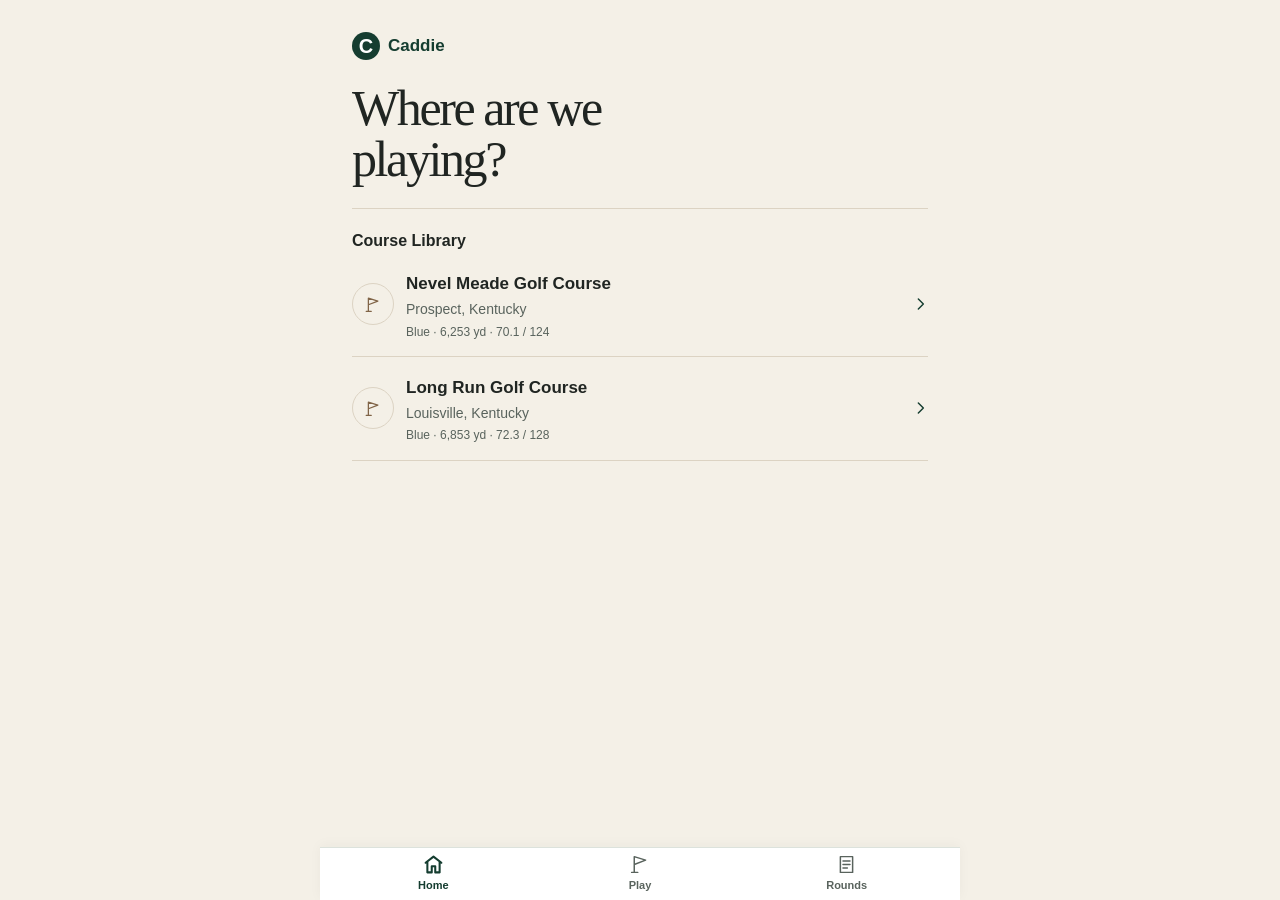
==== commit 384c4253: "Refine Caddie V1.6 mobile design and play controls" ====
--- a/index.html
+++ b/index.html
@@ -1,7 +1,7 @@
 <!doctype html>
 <html lang="en"><head><meta charset="utf-8">
 <meta name="viewport" content="width=device-width,initial-scale=1,viewport-fit=cover">
-<meta name="theme-color" content="#12372a">
+<meta name="theme-color" content="#153D30">
 <meta name="apple-mobile-web-app-capable" content="yes"><meta name="apple-mobile-web-app-status-bar-style" content="black-translucent">
 <meta name="apple-mobile-web-app-title" content="Caddie">
 <link rel="apple-touch-icon" href="./icons/icon-192.png"><link rel="manifest" href="./manifest.json">
--- a/styles.css
+++ b/styles.css
@@ -1,11 +1,11 @@
-/* Caddie V1.5 — compact iOS-style surfaces, no remote assets or UI framework. */
+/* Caddie V1.6 */
 :root {
-  --cream:#f7f8f6;
+  --cream:#F4F0E7;
   --paper:#ffffff;
-  --ink:#252b28;
+  --ink:#202522;
   --muted:#59635d;
-  --green:#164b38;
-  --earth:#785d44;
+  --green:#153D30;
+  --earth:#806447;
   --line:#dce2dc;
   --selected:#e7efe8;
   --fairway:#a7c3a2;
@@ -1008,3 +1008,296 @@
     transition:background-color .12s ease,color .12s ease
   }
 }
+/* Original scorecard sketches are explicitly illustrative, distinct from verified layouts. */
+.hole-sketch svg {
+  height:clamp(145px,22dvh,200px);
+  background:transparent;
+}
+.hole-sketch figcaption {
+  font-size:11px;
+  line-height:1.4;
+  margin-top:4px;
+}
+.hole-sketch figcaption strong {
+  color:var(--earth);
+  font-weight:650;
+}
+.sketch-label {
+  font-family:inherit;
+  font-size:3px;
+  fill:var(--muted);
+}
+.sketch-water {
+  stroke:#89afbf;
+  stroke-width:.35;
+  stroke-dasharray:1 1;
+}
+
+
+/* Surfaces, type, and control sizing shared across the three destinations. */
+:root {
+  --canvas-play:#f8faf7;
+  --on-green-muted:#dce8df;
+  --line-warm:#dcd3c3;
+  --tint-green:#e9f0eb;
+  --tint-earth:#f4eee2;
+  --radius-control:14px;
+  --radius-sheet:26px;
+  --touch:44px;
+  --display-font:ui-serif,Georgia,serif;
+  --content-gutter:22px;
+  --content-top:18px;
+}
+.ui-icon {
+  display:inline-block;
+  width:1.25em;
+  height:1.25em;
+  flex:none;
+  fill:none;
+  stroke:currentColor;
+  stroke-width:1.75;
+  stroke-linecap:round;
+  stroke-linejoin:round;
+  vertical-align:middle;
+}
+.primary,.secondary {border-radius:var(--radius-control)}
+.app-tabs {
+  gap:4px;
+  padding:2px 12px max(2px,env(safe-area-inset-bottom,0px));
+  box-shadow:0 -2px 12px rgb(21 61 48 / .04);
+}
+.app-tabs button,.app-tabs button[aria-current] {background:transparent;border-radius:8px;min-height:48px}
+.app-tabs button {gap:3px;font-size:.6875rem}
+.app-tabs button[aria-current] {font-weight:750}
+.app-tabs button[aria-current] svg {
+  background:none;
+  box-shadow:none;
+  stroke-width:2.35;
+}
+button:focus-visible {outline:2px solid var(--green);outline-offset:-3px}
+.play-header button:focus-visible {outline-color:#fff}
+
+/* Clubhouse */
+.environment-clubhouse {background:var(--cream)}
+.clubhouse-welcome {
+  padding:8px 0 23px;
+  border-bottom:1px solid var(--line-warm);
+}
+.clubhouse-welcome .brand {margin-bottom:23px}
+.clubhouse-welcome h1 {
+  max-width:13ch;
+  margin:0;
+  font:400 clamp(2.25rem,10vw,3.125rem)/1.02 var(--display-font);
+  letter-spacing:-.048em;
+}
+.environment-clubhouse .course-choice {border-color:var(--line-warm)}
+.library-heading {margin:22px 0 2px;font-size:1rem}
+.environment-clubhouse .library-list {margin:0 0 18px}
+.library-course {
+  display:grid;
+  grid-template-columns:42px minmax(0,1fr) 18px;
+  align-items:center;
+  gap:12px;
+  padding:15px 0;
+}
+.library-course::after,.history-entry::after {content:none}
+.library-course > .ui-icon {color:var(--green)}
+.library-course .course-emblem {
+  display:grid;
+  place-items:center;
+  width:42px;
+  height:42px;
+  margin:0;
+  border:1px solid var(--line-warm);
+  border-radius:50%;
+  color:var(--earth);
+}
+.course-description strong {font-size:1.0625rem}
+.course-description small {display:block;margin-top:4px;font-size:.75rem}
+.resume-section {padding:14px 0 17px;border-bottom:1px solid var(--line-warm)}
+.resume-section .intro {margin:0;font-size:.875rem;font-weight:650;color:var(--ink)}
+.library-resume {display:flex;justify-content:space-between;align-items:center;margin-top:12px}
+.round-pulse {font-size:.75rem;line-height:1.4;color:var(--muted);padding:9px 0 0}
+.round-pulse > div {display:flex;justify-content:space-between;gap:12px}
+.round-pulse strong {font-weight:650;color:var(--ink)}
+.round-pulse progress {display:block;width:100%;height:3px;margin-top:6px;accent-color:var(--green)}
+
+/* On-course header, open briefing, and fixed score action. */
+body:has(.screen-hole) {
+  background:linear-gradient(var(--green) 0 env(safe-area-inset-top,0px),var(--cream) 0);
+}
+.environment-caddie {background:var(--canvas-play)}
+.play-header {
+  position:sticky;
+  top:calc(-1 * var(--content-top));
+  z-index:4;
+  margin:calc(-1 * var(--content-top)) calc(-1 * var(--content-gutter)) 16px;
+  padding:8px var(--content-gutter) 12px;
+  background:var(--green);
+  color:var(--paper);
+}
+.play-header .round-toolbar {margin:0}
+.play-header .active-context,.play-header .hole-distance span,.play-header .round-pulse {color:var(--on-green-muted)}
+.play-header button,.play-header .round-pulse strong {color:var(--paper)}
+.play-header #jump svg {stroke:currentColor}
+.play-header .round-pulse progress {accent-color:var(--on-green-muted)}
+.round-toolbar #open-summary {display:inline-flex;align-items:center;gap:5px}
+.screen-summary #open-summary {display:none}
+.round-toolbar #round-menu {padding:0}
+.play-header button:active {background:rgb(255 255 255 / .13)}
+.play-header .hole-nav {margin:0;grid-template-columns:44px minmax(0,1fr) 44px auto}
+.hole-nav > button {font-size:1rem}
+.play-header .hole-distance b {font-size:1.75rem}
+.play-header #jump {font-size:1.5rem;gap:7px}
+.header-compact .play-header {padding-top:3px;padding-bottom:6px;box-shadow:0 4px 12px rgb(21 61 48 / .15)}
+.header-compact .play-header .hole-distance b {font-size:1.375rem}
+.header-compact .play-header #jump {font-size:1.375rem}
+.header-compact .play-header .round-pulse {padding-top:3px}
+.recommendation {padding-bottom:15px}
+.recommendation > .eyebrow {display:block;color:var(--earth);margin-bottom:3px}
+.recommended-club {font-size:clamp(1.875rem,8vw,2.625rem);line-height:1.04;letter-spacing:-.05em}
+.recommendation .target,.hazard {display:flex;align-items:baseline;gap:8px}
+.recommendation .target {font-size:1rem;color:var(--ink);line-height:1.35}
+.target-label {display:inline;color:var(--green);font-weight:750}
+.recommendation .target .ui-icon,.hazard .ui-icon {align-self:flex-start;margin-top:2px;color:var(--green)}
+.recommendation .strategy {margin-top:11px;font-size:1rem;line-height:1.43}
+.hazard {
+  margin-top:12px;
+  padding:8px 10px;
+  background:var(--tint-earth);
+  border-radius:8px;
+  font-size:.8125rem;
+  line-height:1.35;
+}
+.hazard .ui-icon,.hazard strong {color:var(--earth)}
+.screen-hole .hole-layout {margin:0;padding:0}
+.screen-hole .hole-layout svg {
+  background:#e5ede2;
+  border-radius:12px;
+  height:clamp(142px,21dvh,205px);
+}
+.screen-hole .hole-layout figcaption {padding:5px 0 0;font-size:.6875rem}
+.layout-expand {
+  display:flex;
+  align-items:center;
+  justify-content:space-between;
+  width:100%;
+  min-height:var(--touch);
+  border:0;
+  padding:0;
+  color:var(--green);
+  font-size:.8125rem;
+  font-weight:650;
+}
+.hole-actions {margin-top:7px}
+.hole-actions .ask-control {
+  min-height:60px;
+  padding:10px 12px;
+  border:1px solid var(--line);
+  border-radius:var(--radius-control);
+  color:var(--green);
+  background:var(--paper);
+}
+.ask-control > .ui-icon {margin-left:auto}
+.hole-actions .ask-control:active {background:var(--tint-green)}
+.score-dock {
+  flex:none;
+  padding:6px var(--content-gutter);
+  background:var(--paper);
+  border-top:1px solid var(--line);
+}
+.score-dock button {
+  display:flex;
+  justify-content:center;
+  align-items:center;
+  gap:8px;
+  width:100%;
+  min-height:var(--touch);
+}
+
+/* Course reference, briefing, and scorecard journal. */
+.screen-course .course-heading h1 {font:400 2.25rem/1.1 var(--display-font)}
+.screen-course .course-primary {
+  padding:12px 0;
+  border-top:2px solid var(--green);
+  border-bottom:1px solid var(--line);
+}
+.screen-game .mission {
+  margin:16px 0 0;
+  padding:0 0 0 14px;
+  border-left:3px solid var(--earth);
+}
+.screen-game .briefing section {display:grid;grid-template-columns:6rem minmax(0,1fr);gap:9px}
+.screen-game .briefing h2 {font-size:.875rem}
+.environment-journal {background:var(--paper)}
+.journal-heading {padding:4px 0 12px;border-bottom:2px solid var(--ink)}
+.journal-heading h1 {font-size:2.125rem}
+.environment-journal .library-list {margin-top:0}
+.history-entry {
+  display:grid;
+  grid-template-columns:minmax(0,1fr) auto;
+  grid-template-areas:"name score" "meta score";
+  align-items:center;
+  column-gap:12px;
+  padding:14px 0;
+}
+.history-entry strong {grid-area:name}
+.history-entry .history-score {
+  grid-area:score;
+  margin:0;
+  text-align:right;
+  font-size:1.75rem;
+  line-height:1;
+}
+.history-score small {display:block;margin-top:4px;font-size:.75rem;color:var(--muted)}
+.history-meta {grid-area:meta}
+.round-badge {font-style:normal;font-size:.75rem;font-weight:700;color:var(--green)}
+.round-badge.partial {color:var(--earth)}
+.screen-summary .round-totals {border-top:2px solid var(--ink);border-bottom:1px solid var(--line)}
+.screen-summary .totals {grid-template-columns:1fr 1fr;gap:16px}
+.screen-summary .totals .metric:nth-child(-n+2) b {font-size:2.5rem}
+.screen-summary .round-stats {grid-template-columns:1fr 1fr}
+
+/* Native dialog focus and viewport behavior stay shared. */
+.bottom-sheet,#ask-sheet {border-radius:var(--radius-sheet) var(--radius-sheet) 0 0;padding-top:9px}
+.bottom-sheet::before,#ask-sheet::before {
+  content:'';
+  display:block;
+  flex-shrink:0;
+  width:34px;
+  height:4px;
+  border-radius:4px;
+  background:#aab6ae;
+  margin:0 auto 8px;
+}
+.sheet-heading {border-bottom:1px solid var(--line);padding-bottom:3px}
+.sheet-heading button {color:var(--muted);font-size:1rem}
+#ask-sheet .sheet-heading h2 {font-size:1.125rem;letter-spacing:-.02em}
+#ask-sheet > p:first-of-type {font-size:1.375rem;font-weight:650;line-height:1.25}
+.sheet-actions button {font-size:.9375rem}
+#score-sheet .choices {background:var(--tint-green);padding:3px;gap:3px;border-radius:12px}
+#score-sheet .choices button {background:transparent;min-height:48px;border-color:transparent}
+#score-sheet .choices button.active {background:var(--green);color:var(--paper)}
+#layout-sheet .hole-layout svg {height:auto;max-height:60dvh;aspect-ratio:8 / 5}
+#layout-sheet figcaption {font-size:.75rem;margin-top:10px}
+#layout-sheet .sketch-label {font-size:3px}
+
+@media (max-width:360px) {
+  :root {--content-gutter:16px;--content-top:14px}
+  .play-header #jump {font-size:1.25rem}
+  .play-header .hole-distance b {font-size:1.375rem}
+  .round-toolbar {gap:3px}
+  .round-toolbar #open-summary span {position:absolute;width:1px;height:1px;overflow:hidden;clip-path:inset(50%)}
+  .screen-game .briefing section {grid-template-columns:1fr;gap:2px}
+}
+@media (min-width:600px) {:root {--content-gutter:32px;--content-top:24px}}
+@media (max-height:667px) {
+  .play-header {padding-top:3px;padding-bottom:7px;margin-bottom:10px}
+  .play-header .round-pulse {padding-top:3px}
+}
+@media (prefers-reduced-motion:no-preference) {
+  button:active {transform:translateY(1px)}
+}
+@media (prefers-reduced-motion:reduce) {
+  * {scroll-behavior:auto!important}
+}
